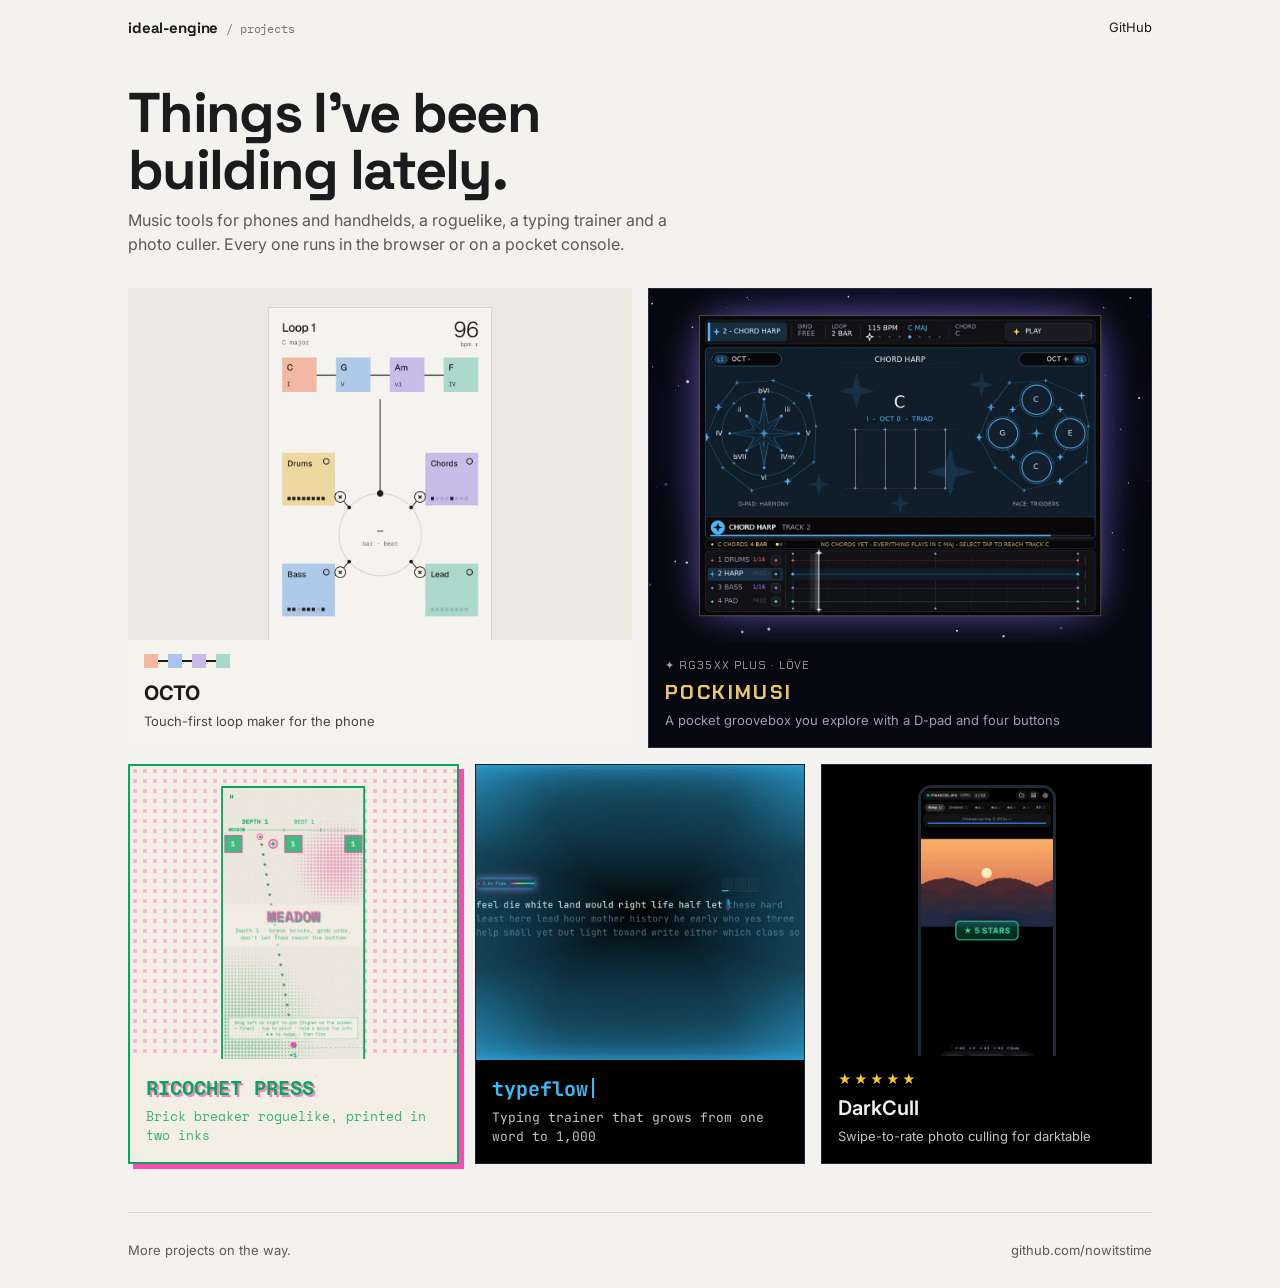
==== index.html @ faee0661 "Add GitHub Pages showcase site Home page with one tile per project, and a themed page each for OCTO," ====
<!doctype html>
<html lang="en">
<head>
<meta charset="utf-8">
<meta name="viewport" content="width=device-width, initial-scale=1, viewport-fit=cover">
<title>Ideal Engine</title>
<meta name="description" content="Music tools for phones and handhelds, a roguelike, a typing trainer and a photo culler.">
<link rel="icon" href="favicon.svg" type="image/svg+xml">
<link rel="preconnect" href="https://fonts.googleapis.com">
<link rel="preconnect" href="https://fonts.gstatic.com" crossorigin>
<link rel="stylesheet" href="https://fonts.googleapis.com/css2?family=Chakra+Petch:wght@500;700&family=IBM+Plex+Mono:wght@400&family=Inter:wght@400;600;700&family=JetBrains+Mono:wght@400;700&family=Space+Grotesk:wght@500;700&family=Space+Mono:wght@400;700&display=swap">
<link rel="stylesheet" href="assets/site.css">
<style>
/* Home: a calm neutral page; each tile already wears its project's palette and type. */
:root{color-scheme:light;--bg:#f3f2ef;--ink:#1b1b1d;--muted:#5c5a55;--faint:#77746e}
body{background:var(--bg);color:var(--ink);font-family:"Inter",system-ui,sans-serif}
.brand{font:700 15px "Space Grotesk",sans-serif;letter-spacing:-.01em;text-decoration:none}
.brand small{font:400 12px "IBM Plex Mono",monospace;color:var(--faint);margin-left:8px}
h1{font:700 clamp(32px,5vw,56px)/1.02 "Space Grotesk",sans-serif;letter-spacing:-.03em;margin:28px 0 10px;max-width:16ch;text-wrap:balance}
.lede{color:var(--muted);max-width:56ch;margin:0 0 32px;font-size:16px}
.tiles{display:grid;grid-template-columns:repeat(6,minmax(0,1fr));gap:16px;padding-bottom:24px}
.tile{grid-column:span 2;display:flex;flex-direction:column;text-decoration:none;min-height:400px;overflow:hidden;position:relative;transition:transform .2s}
.tile.big{grid-column:span 3;min-height:460px}
.tile:hover{transform:translateY(-3px)}
.tile:focus-visible{outline:3px solid #3a5bd9;outline-offset:3px}
.tile .shot{flex:1;overflow:hidden;position:relative;min-height:220px}
.tile .shot img{position:absolute;inset:0;width:100%;height:100%;object-fit:cover;object-position:top}
.tile .shot img.ph{inset:auto;left:50%;top:20px;transform:translateX(-50%);height:auto;max-width:none;object-fit:fill}
.tile .cap{padding:14px 16px 16px;display:flex;flex-direction:column;gap:4px;position:relative;z-index:1}
.tile .t{font-size:20px;font-weight:700}
.tile .d{font-size:13px;opacity:.8}
.tile .tag{font-size:11px;letter-spacing:.1em;text-transform:uppercase;opacity:.7}
.t-octo{background:#F5F3EE;color:#1D1C1A}
.t-octo .shot{background:#ECE9E2}
.t-octo .shot img.ph{width:44%;box-shadow:0 0 0 1px #d8d4cb}
.t-octo .t{letter-spacing:-.02em}
.t-octo .sq{display:flex;align-items:center;margin-bottom:6px}
.t-octo .sq i{width:14px;height:14px}.t-octo .sq b{width:10px;height:2px;background:#1D1C1A}
.t-pocki{background:#06070f;color:#efe6cf;font-family:"Chakra Petch",sans-serif;text-transform:uppercase;border:1px solid #2a2540}
.t-pocki .shot{background:radial-gradient(80% 70% at 50% 40%,#231a4a,#06070f 70%)}
.t-pocki .shot img{inset:auto;left:50%;top:50%;transform:translate(-50%,-50%);width:80%;height:auto;border:1px solid #e8c66a66;box-shadow:0 0 40px -10px #8a7bff;z-index:1}
.t-pocki .t{color:#e8c66a;letter-spacing:.12em}
.t-pocki .d{text-transform:none;font-family:"Inter",sans-serif;color:#c9c1e6}
.t-rico{background:#f4efe4;color:#00a95c;font-family:"Space Mono",monospace;border:2px solid #00a95c;box-shadow:5px 5px 0 #ff48b0}
.t-rico .shot{background:radial-gradient(circle,#ff48b055 2px,transparent 2.5px) 0 0/10px 10px}
.t-rico .shot img.ph{width:44%;border:2px solid #00a95c}
.t-rico .t{text-shadow:2px 2px 0 #ff48b0aa;text-transform:uppercase}
.t-type{background:#000;color:#f1f5f9;font-family:"JetBrains Mono",monospace;border:1px solid #1a2332}
.t-type .t{color:#38bdf8}
.t-type .t::after{content:"";display:inline-block;width:2px;height:1em;background:#38bdf8;margin-left:4px;vertical-align:-2px;animation:blink 1s steps(1) infinite}
.t-dark{background:#000;color:#f3f4f6;border:1px solid #1f2937}
.t-dark .shot img.ph{width:42%;border-radius:14px;border:3px solid #1f2937}
.t-dark .stars{color:#facc15;font-size:13px;letter-spacing:2px}
.t-dark .t{font-weight:600}
.foot{color:var(--muted);border-top:1px solid #dcd9d3;margin-top:24px}
@media (max-width:900px){.tile,.tile.big{grid-column:span 3}.tiles .tile:last-child{grid-column:1/-1}}
@media (max-width:600px){.tile,.tile.big,.tiles .tile:last-child{grid-column:1/-1}.tile,.tile.big{min-height:380px}}
</style>
</head>
<body>
<div class="in">
  <header class="sitenav"><a class="brand" href="index.html">ideal-engine<small>/ projects</small></a><nav><a href="https://github.com/nowitstime">GitHub</a></nav></header>
  <main>
    <h1>Things I've been building lately.</h1>
    <p class="lede">Music tools for phones and handhelds, a roguelike, a typing trainer and a photo culler. Every one runs in the browser or on a pocket console.</p>
    <div class="tiles">
      <a class="tile big t-octo" href="octo/index.html"><div class="shot"><img class="ph" src="assets/img/octo-1.webp" alt="OCTO loop map with four instruments on strings"></div><div class="cap"><div class="sq" aria-hidden="true"><i style="background:#F2B8A0"></i><b></b><i style="background:#A9C4EE"></i><b></b><i style="background:#C9B8E8"></i><b></b><i style="background:#A8D8C8"></i></div><span class="t">OCTO</span><span class="d">Touch-first loop maker for the phone</span></div></a>
      <a class="tile big t-pocki" href="pockimusi/index.html"><div class="shot"><canvas class="sky" data-n="160"></canvas><img src="assets/img/pocki-harp-play.webp" alt="Pockimusi chord harp screen"></div><div class="cap"><span class="tag">✦ RG35XX Plus · LÖVE</span><span class="t">Pockimusi</span><span class="d">A pocket groovebox you explore with a D-pad and four buttons</span></div></a>
      <a class="tile t-rico" href="ricochet-press/index.html"><div class="shot"><img class="ph" src="assets/img/ricochet-3.webp" alt="Ricochet Press aiming a shot"></div><div class="cap"><span class="t">Ricochet Press</span><span class="d">Brick breaker roguelike, printed in two inks</span></div></a>
      <a class="tile t-type" href="typeflow/index.html"><div class="shot"><img src="assets/img/typeflow-flow.webp" alt="TypeFlow glowing deep in flow"></div><div class="cap"><span class="t">typeflow</span><span class="d">Typing trainer that grows from one word to 1,000</span></div></a>
      <a class="tile t-dark" href="darkcull/index.html"><div class="shot"><img class="ph" src="assets/img/darkcull-m2.webp" alt="DarkCull rating a photo five stars with a swipe"></div><div class="cap"><span class="stars" aria-hidden="true">★★★★★</span><span class="t">DarkCull</span><span class="d">Swipe-to-rate photo culling for darktable</span></div></a>
    </div>
  </main>
  <footer class="foot"><span>More projects on the way.</span><a href="https://github.com/nowitstime">github.com/nowitstime</a></footer>
</div>
<script src="assets/sky.js"></script>
</body>
</html>
---- assets/site.css ----
/* Shared base for every page. Each page sets its own palette and type in its <style> block. */
*,*::before,*::after{box-sizing:border-box}
html{-webkit-text-size-adjust:100%}
body{margin:0;min-height:100vh;position:relative;overflow-x:hidden;font-size:15px;line-height:1.5}
img{display:block;max-width:100%;height:auto}
a{color:inherit}
.in{max-width:1120px;margin:0 auto;padding-left:max(16px,clamp(16px,4vw,48px),env(safe-area-inset-left,0px));padding-right:max(16px,clamp(16px,4vw,48px),env(safe-area-inset-right,0px));position:relative;z-index:1}
.sitenav{display:flex;justify-content:space-between;align-items:center;gap:12px;flex-wrap:wrap;padding-block:18px}
.sitenav nav{display:flex;gap:18px;font-size:13px;flex-wrap:wrap}
.sitenav a{text-decoration:none}
.sitenav a:hover{text-decoration:underline}
.foot{display:flex;justify-content:space-between;gap:12px;flex-wrap:wrap;padding-block:28px;font-size:13px}
.foot a{text-decoration:none}
.foot a:hover{text-decoration:underline}
:focus-visible{outline:2px solid currentColor;outline-offset:3px}
canvas.sky{position:absolute;inset:0;width:100%;height:100%;z-index:0;pointer-events:none}
@keyframes blink{50%{opacity:0}}
@keyframes spin{to{transform:rotate(360deg)}}
@media (prefers-reduced-motion:reduce){*,*::before,*::after{animation:none!important;transition:none!important}}
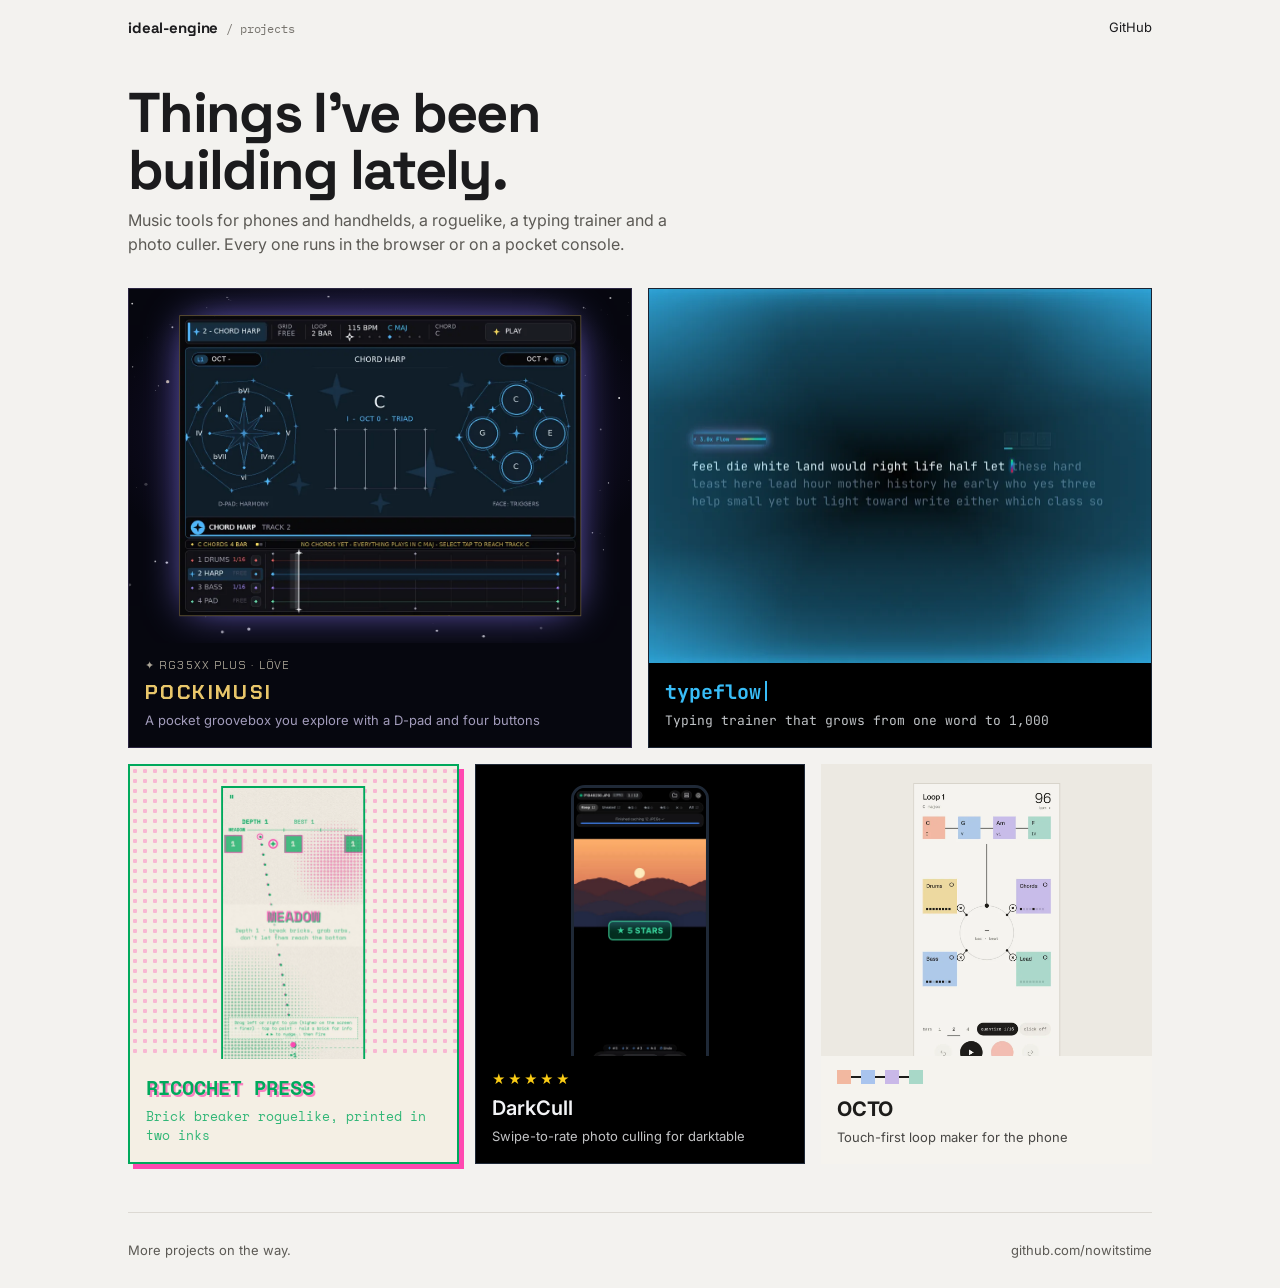
==== commit 1c0e91a6: "Reorder showcase around Pockimusi and TypeFlow, clarify DarkCull local/Drive sync" ====
--- a/index.html
+++ b/index.html
@@ -5,6 +5,11 @@
 <meta name="viewport" content="width=device-width, initial-scale=1, viewport-fit=cover">
 <title>Ideal Engine</title>
 <meta name="description" content="Music tools for phones and handhelds, a roguelike, a typing trainer and a photo culler.">
+<meta property="og:type" content="website">
+<meta property="og:title" content="Ideal Engine — Projects">
+<meta property="og:description" content="Music tools for phones and handhelds, a roguelike, a typing trainer and a photo culler.">
+<meta property="og:image" content="https://nowitstime.github.io/ideal-engine/assets/img/pocki-harp-play.webp">
+<meta name="twitter:card" content="summary_large_image">
 <link rel="icon" href="favicon.svg" type="image/svg+xml">
 <link rel="preconnect" href="https://fonts.googleapis.com">
 <link rel="preconnect" href="https://fonts.gstatic.com" crossorigin>
@@ -46,6 +51,7 @@
 .t-rico .shot img.ph{width:44%;border:2px solid #00a95c}
 .t-rico .t{text-shadow:2px 2px 0 #ff48b0aa;text-transform:uppercase}
 .t-type{background:#000;color:#f1f5f9;font-family:"JetBrains Mono",monospace;border:1px solid #1a2332}
+.t-type .shot img{object-position:center}
 .t-type .t{color:#38bdf8}
 .t-type .t::after{content:"";display:inline-block;width:2px;height:1em;background:#38bdf8;margin-left:4px;vertical-align:-2px;animation:blink 1s steps(1) infinite}
 .t-dark{background:#000;color:#f3f4f6;border:1px solid #1f2937}
@@ -64,11 +70,11 @@
     <h1>Things I've been building lately.</h1>
     <p class="lede">Music tools for phones and handhelds, a roguelike, a typing trainer and a photo culler. Every one runs in the browser or on a pocket console.</p>
     <div class="tiles">
-      <a class="tile big t-octo" href="octo/index.html"><div class="shot"><img class="ph" src="assets/img/octo-1.webp" alt="OCTO loop map with four instruments on strings"></div><div class="cap"><div class="sq" aria-hidden="true"><i style="background:#F2B8A0"></i><b></b><i style="background:#A9C4EE"></i><b></b><i style="background:#C9B8E8"></i><b></b><i style="background:#A8D8C8"></i></div><span class="t">OCTO</span><span class="d">Touch-first loop maker for the phone</span></div></a>
       <a class="tile big t-pocki" href="pockimusi/index.html"><div class="shot"><canvas class="sky" data-n="160"></canvas><img src="assets/img/pocki-harp-play.webp" alt="Pockimusi chord harp screen"></div><div class="cap"><span class="tag">✦ RG35XX Plus · LÖVE</span><span class="t">Pockimusi</span><span class="d">A pocket groovebox you explore with a D-pad and four buttons</span></div></a>
+      <a class="tile big t-type" href="typeflow/index.html"><div class="shot"><img src="assets/img/typeflow-flow.webp" alt="TypeFlow glowing deep in flow"></div><div class="cap"><span class="t">typeflow</span><span class="d">Typing trainer that grows from one word to 1,000</span></div></a>
       <a class="tile t-rico" href="ricochet-press/index.html"><div class="shot"><img class="ph" src="assets/img/ricochet-3.webp" alt="Ricochet Press aiming a shot"></div><div class="cap"><span class="t">Ricochet Press</span><span class="d">Brick breaker roguelike, printed in two inks</span></div></a>
-      <a class="tile t-type" href="typeflow/index.html"><div class="shot"><img src="assets/img/typeflow-flow.webp" alt="TypeFlow glowing deep in flow"></div><div class="cap"><span class="t">typeflow</span><span class="d">Typing trainer that grows from one word to 1,000</span></div></a>
       <a class="tile t-dark" href="darkcull/index.html"><div class="shot"><img class="ph" src="assets/img/darkcull-m2.webp" alt="DarkCull rating a photo five stars with a swipe"></div><div class="cap"><span class="stars" aria-hidden="true">★★★★★</span><span class="t">DarkCull</span><span class="d">Swipe-to-rate photo culling for darktable</span></div></a>
+      <a class="tile t-octo" href="octo/index.html"><div class="shot"><img class="ph" src="assets/img/octo-1.webp" alt="OCTO loop map with four instruments on strings"></div><div class="cap"><div class="sq" aria-hidden="true"><i style="background:#F2B8A0"></i><b></b><i style="background:#A9C4EE"></i><b></b><i style="background:#C9B8E8"></i><b></b><i style="background:#A8D8C8"></i></div><span class="t">OCTO</span><span class="d">Touch-first loop maker for the phone</span></div></a>
     </div>
   </main>
   <footer class="foot"><span>More projects on the way.</span><a href="https://github.com/nowitstime">github.com/nowitstime</a></footer>
